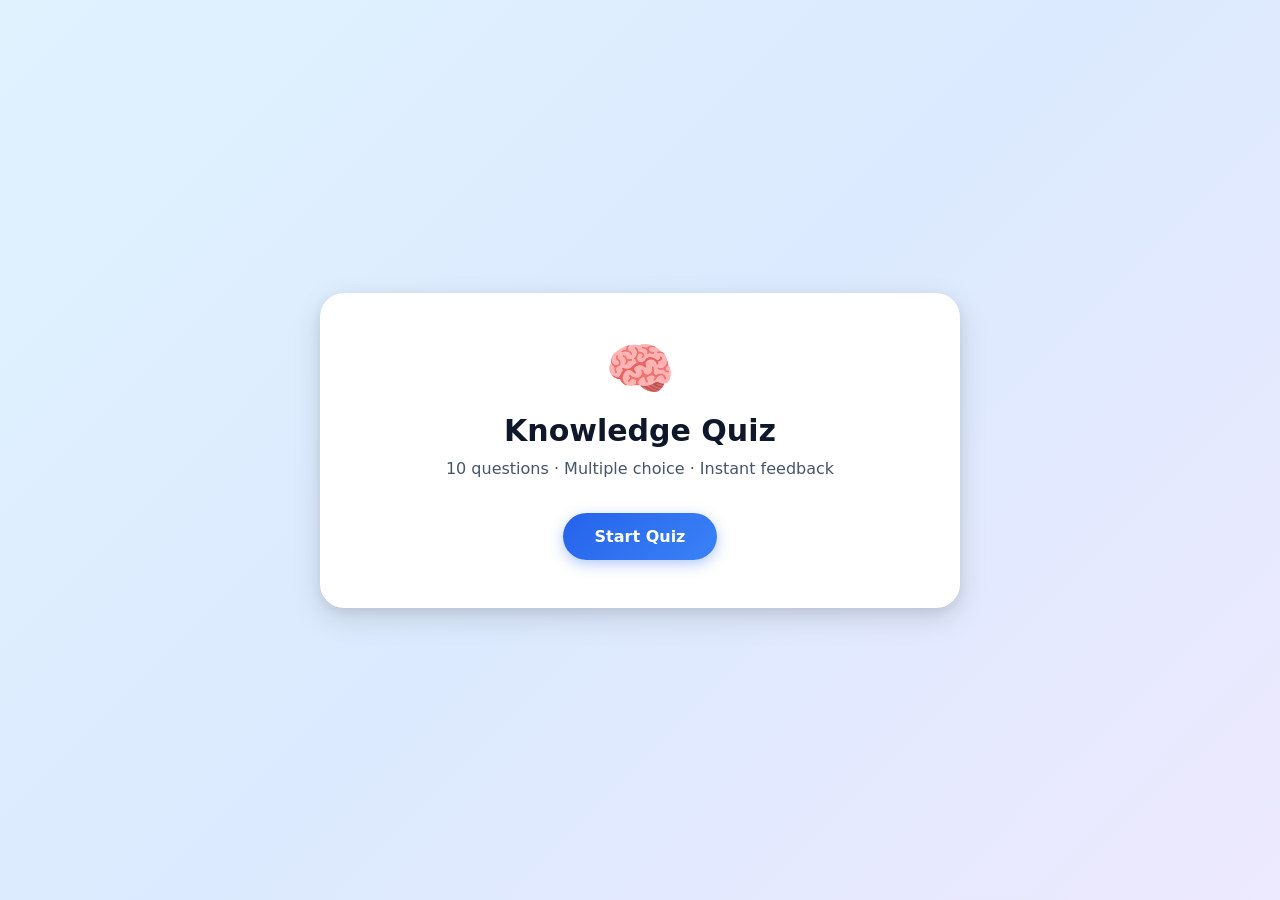
==== src/index.html @ 74baae7b ""Developed Quiz App with Dom refrences and handlig option logic"" ====
<html lang="en">
  <head>
    <meta charset="UTF-8" />
    <meta name="viewport" content="width=device-width, initial-scale=1.0" />
    <title>Interactive Quiz App</title>
    <link rel="stylesheet" href="style.css" />
  </head>
  <body>

    <!--  Outer wrapper centres the card on screen  -->
    <div class="quiz-wrapper">

      <!-- START SCREEN ,Shown first. Hidden once the quiz begins.-->
      <div id="start-screen" class="screen">
        <div class="screen__icon">&#x1F9E0;</div>
        <h1 class="screen__title">Knowledge Quiz</h1>
        <p class="screen__subtitle">10 questions &middot; Multiple choice &middot; Instant feedback</p>
        <button id="start-btn" class="btn btn--primary">Start Quiz</button>
      </div>

      <!-- QUIZ SCREEN ,The active quiz view. Hidden on start/results screens. -->
    
      <div id="quiz-screen" class="screen screen--hidden">

        <!-- Top bar: question counter + score -->
        <header class="quiz-header">
          <span id="question-counter" class="quiz-header__counter">Question 1 of 10</span>
          <span id="score-display"    class="quiz-header__score">Score: 0</span>
        </header>

        <!-- Progress bar -->
        <div class="progress-bar" role="progressbar" aria-valuemin="0" aria-valuemax="100">
          <div id="progress-fill" class="progress-bar__fill"></div>
        </div>

        <!-- Question text -->
        <h2 id="question-text" class="question-text"></h2>

        <!-- Answer options — JS will populate these buttons -->
        <div id="options-grid" class="options-grid">
          <!-- Four <button class="option-btn"> elements injected by JS -->
        </div>

        <!-- Feedback banner (correct / incorrect) -->
        <div id="feedback" class="feedback feedback--hidden">
          <span id="feedback-icon"  class="feedback__icon"></span>
          <span id="feedback-text"  class="feedback__text"></span>
        </div>

        <!-- Next Question button — disabled until an answer is chosen -->
        <button id="next-btn" class="btn btn--primary btn--next" disabled>
          Next Question
        </button>

      </div>

      <!-- ══ RESULTS SCREEN, Shown after the last question is answered and Next is clicked.-->
      <div id="results-screen" class="screen screen--hidden">
        <div id="results-icon"    class="screen__icon"></div>
        <h1 class="screen__title">Quiz Complete!</h1>
        <p id="results-summary"  class="results__summary"></p>
        <div class="results__score-card">
          <span id="results-score" class="results__big-score"></span>
          <span class="results__label">out of 10</span>
        </div>
        <p id="results-message"  class="results__message"></p>
        <button id="restart-btn" class="btn btn--primary">Restart Quiz</button>
      </div>

    </div><!-- /.quiz-wrapper -->

    <script defer src="script.js"></script>
  </body>
</html>
---- src/style.css ----
*, *::before, *::after {
    box-sizing: border-box;
    margin: 0;
    padding: 0;
  }
  
  /* ── Design tokens ─────────────────────────────────────────────────────── */
  :root {
    /* Primary */
    --color-primary-50:  #eff6ff;
    --color-primary-100: #dbeafe;
    --color-primary-500: #3b82f6;
    --color-primary-600: #2563eb;
    --color-primary-700: #1d4ed8;
  
    /* Neutral */
    --color-neutral-0:   #ffffff;
    --color-neutral-50:  #f8fafc;
    --color-neutral-100: #f1f5f9;
    --color-neutral-200: #e2e8f0;
    --color-neutral-400: #94a3b8;
    --color-neutral-600: #475569;
    --color-neutral-700: #334155;
    --color-neutral-900: #0f172a;
  
    /* Success */
    --color-success-50:  #f0fdf4;
    --color-success-200: #bbf7d0;
    --color-success-500: #22c55e;
    --color-success-600: #16a34a;
    --color-success-700: #15803d;
  
    /* Error */
    --color-error-50:    #fef2f2;
    --color-error-200:   #fecaca;
    --color-error-500:   #ef4444;
    --color-error-600:   #dc2626;
    --color-error-700:   #b91c1c;
  
    /* Warning */
    --color-warning-50:  #fffbeb;
    --color-warning-500: #f59e0b;
    --color-warning-600: #d97706;
  
    /* Accent */
    --color-accent-500:  #06b6d4;
    --color-accent-600:  #0891b2;
  
    /* Spacing (8px grid) */
    --space-1: 8px;
    --space-2: 16px;
    --space-3: 24px;
    --space-4: 32px;
    --space-5: 40px;
    --space-6: 48px;
  
    /* Typography */
    --font-sans: 'Segoe UI', system-ui, -apple-system, sans-serif;
    --text-sm:   0.875rem;
    --text-base: 1rem;
    --text-lg:   1.125rem;
    --text-xl:   1.25rem;
    --text-2xl:  1.5rem;
    --text-3xl:  1.875rem;
    --text-5xl:  3rem;
  
    /* Radii */
    --radius-sm:  6px;
    --radius-md:  12px;
    --radius-lg:  16px;
    --radius-xl:  24px;
    --radius-full: 9999px;
  
    /* Shadows */
    --shadow-sm: 0 1px 3px rgba(0,0,0,.08), 0 1px 2px rgba(0,0,0,.05);
    --shadow-md: 0 4px 12px rgba(0,0,0,.10), 0 2px 6px rgba(0,0,0,.06);
    --shadow-lg: 0 10px 30px rgba(0,0,0,.12), 0 4px 12px rgba(0,0,0,.07);
  
    /* Transitions */
    --transition-fast: 150ms ease;
    --transition-base: 250ms ease;
    --transition-slow: 400ms ease;
  }
  
  /* ── Page chrome ───────────────────────────────────────────────────────── */
  html { font-size: 16px; }
  
  body {
    font-family: var(--font-sans);
    font-weight: 400;
    line-height: 1.5;
    color: var(--color-neutral-900);
    background: linear-gradient(135deg, #e0f2fe 0%, #dbeafe 50%, #ede9fe 100%);
    min-height: 100vh;
    display: flex;
    align-items: center;
    justify-content: center;
    padding: var(--space-3);
  }
  
  /* ── Card wrapper ──────────────────────────────────────────────────────── */
  .quiz-wrapper {
    width: 100%;
    max-width: 640px;
  }
  
  /* ── Screens ───────────────────────────────────────────────────────────── */
  .screen {
    background: var(--color-neutral-0);
    border-radius: var(--radius-xl);
    box-shadow: var(--shadow-lg);
    padding: var(--space-6) var(--space-5);
    text-align: center;
    animation: fadeSlideIn var(--transition-slow) both;
  }
  
  .screen--hidden {
    display: none !important;
  }
  
  @keyframes fadeSlideIn {
    from { opacity: 0; transform: translateY(16px); }
    to   { opacity: 1; transform: translateY(0); }
  }
  
  /* ── Start screen ──────────────────────────────────────────────────────── */
  .screen__icon {
    font-size: 3.5rem;
    line-height: 1;
    margin-bottom: var(--space-2);
  }
  
  .screen__title {
    font-size: var(--text-3xl);
    font-weight: 700;
    color: var(--color-neutral-900);
    line-height: 1.2;
    margin-bottom: var(--space-1);
  }
  
  .screen__subtitle {
    font-size: var(--text-base);
    color: var(--color-neutral-600);
    margin-bottom: var(--space-4);
  }
  
  /* ── Quiz header ───────────────────────────────────────────────────────── */
  .quiz-header {
    display: flex;
    justify-content: space-between;
    align-items: center;
    margin-bottom: var(--space-2);
  }
  
  .quiz-header__counter {
    font-size: var(--text-sm);
    font-weight: 600;
    color: var(--color-neutral-600);
    text-transform: uppercase;
    letter-spacing: .05em;
  }
  
  .quiz-header__score {
    font-size: var(--text-sm);
    font-weight: 700;
    color: var(--color-primary-600);
    background: var(--color-primary-50);
    padding: 4px 12px;
    border-radius: var(--radius-full);
  }
  
  /* ── Progress bar ──────────────────────────────────────────────────────── */
  .progress-bar {
    width: 100%;
    height: 8px;
    background: var(--color-neutral-200);
    border-radius: var(--radius-full);
    overflow: hidden;
    margin-bottom: var(--space-3);
  }
  
  .progress-bar__fill {
    height: 100%;
    width: 0%;
    background: linear-gradient(90deg, var(--color-primary-500), var(--color-accent-500));
    border-radius: var(--radius-full);
    transition: width var(--transition-slow);
  }
  
  /* ── Question text ─────────────────────────────────────────────────────── */
  .question-text {
    font-size: var(--text-xl);
    font-weight: 600;
    color: var(--color-neutral-900);
    line-height: 1.4;
    margin-bottom: var(--space-3);
    min-height: 3.5em;
    display: flex;
    align-items: center;
    justify-content: center;
    text-align: center;
  }
  
  /* ── Options grid ──────────────────────────────────────────────────────── */
  .options-grid {
    display: grid;
    grid-template-columns: 1fr 1fr;
    gap: var(--space-2);
    margin-bottom: var(--space-3);
  }
  
  .option-btn {
    position: relative;
    padding: var(--space-2);
    background: var(--color-neutral-50);
    border: 2px solid var(--color-neutral-200);
    border-radius: var(--radius-md);
    font-family: var(--font-sans);
    font-size: var(--text-base);
    font-weight: 500;
    color: var(--color-neutral-700);
    cursor: pointer;
    text-align: left;
    line-height: 1.4;
    transition:
      background var(--transition-fast),
      border-color var(--transition-fast),
      color var(--transition-fast),
      transform var(--transition-fast),
      box-shadow var(--transition-fast);
  }
  
  .option-btn:hover:not(:disabled) {
    background: var(--color-primary-50);
    border-color: var(--color-primary-500);
    color: var(--color-primary-700);
    transform: translateY(-2px);
    box-shadow: var(--shadow-md);
  }
  
  .option-btn:disabled {
    cursor: not-allowed;
  }
  
  /* Correct answer state */
  .option-btn--correct {
    background: var(--color-success-50) !important;
    border-color: var(--color-success-500) !important;
    color: var(--color-success-700) !important;
  }
  
  /* Wrong answer state */
  .option-btn--wrong {
    background: var(--color-error-50) !important;
    border-color: var(--color-error-500) !important;
    color: var(--color-error-700) !important;
  }
  
  /* Dimmed (other options after answering) */
  .option-btn--dimmed {
    opacity: .45;
  }
  
  /* Small letter label A/B/C/D */
  .option-btn::before {
    content: attr(data-label);
    display: inline-flex;
    align-items: center;
    justify-content: center;
    width: 24px;
    height: 24px;
    border-radius: var(--radius-sm);
    background: var(--color-neutral-200);
    color: var(--color-neutral-700);
    font-size: var(--text-sm);
    font-weight: 700;
    margin-right: 10px;
    flex-shrink: 0;
    vertical-align: middle;
    transition: background var(--transition-fast), color var(--transition-fast);
  }
  
  .option-btn {
    display: flex;
    align-items: center;
  }
  
  .option-btn--correct::before {
    background: var(--color-success-500);
    color: #fff;
  }
  
  .option-btn--wrong::before {
    background: var(--color-error-500);
    color: #fff;
  }
  
  /* ── Feedback banner ───────────────────────────────────────────────────── */
  .feedback {
    display: flex;
    align-items: center;
    justify-content: center;
    gap: var(--space-1);
    padding: 12px var(--space-2);
    border-radius: var(--radius-md);
    font-size: var(--text-base);
    font-weight: 600;
    margin-bottom: var(--space-2);
    animation: feedbackPop var(--transition-base) both;
  }
  
  .feedback--hidden {
    display: none !important;
  }
  
  .feedback--correct {
    background: var(--color-success-50);
    color: var(--color-success-700);
    border: 1.5px solid var(--color-success-200);
  }
  
  .feedback--wrong {
    background: var(--color-error-50);
    color: var(--color-error-700);
    border: 1.5px solid var(--color-error-200);
  }
  
  .feedback__icon { font-size: 1.3rem; }
  
  @keyframes feedbackPop {
    from { opacity: 0; transform: scale(.94); }
    to   { opacity: 1; transform: scale(1); }
  }
  
  /* ── Buttons ───────────────────────────────────────────────────────────── */
  .btn {
    display: inline-flex;
    align-items: center;
    justify-content: center;
    gap: 8px;
    padding: 14px var(--space-4);
    border: none;
    border-radius: var(--radius-full);
    font-family: var(--font-sans);
    font-size: var(--text-base);
    font-weight: 600;
    cursor: pointer;
    transition:
      background var(--transition-fast),
      transform var(--transition-fast),
      box-shadow var(--transition-fast),
      opacity var(--transition-fast);
  }
  
  .btn--primary {
    background: linear-gradient(135deg, var(--color-primary-600), var(--color-primary-500));
    color: #fff;
    box-shadow: 0 4px 14px rgba(37, 99, 235, .35);
  }
  
  .btn--primary:hover:not(:disabled) {
    background: linear-gradient(135deg, var(--color-primary-700), var(--color-primary-600));
    transform: translateY(-2px);
    box-shadow: 0 6px 20px rgba(37, 99, 235, .45);
  }
  
  .btn--primary:active:not(:disabled) {
    transform: translateY(0);
  }
  
  .btn--primary:disabled {
    opacity: .45;
    cursor: not-allowed;
    box-shadow: none;
  }
  
  .btn--next {
    width: 100%;
    margin-top: var(--space-1);
  }
  
  /* ── Results screen ────────────────────────────────────────────────────── */
  .results__summary {
    font-size: var(--text-base);
    color: var(--color-neutral-600);
    margin-bottom: var(--space-3);
  }
  
  .results__score-card {
    display: inline-flex;
    flex-direction: column;
    align-items: center;
    background: linear-gradient(135deg, var(--color-primary-50), #e0f2fe);
    border: 2px solid var(--color-primary-100);
    border-radius: var(--radius-lg);
    padding: var(--space-3) var(--space-6);
    margin-bottom: var(--space-3);
  }
  
  .results__big-score {
    font-size: var(--text-5xl);
    font-weight: 800;
    color: var(--color-primary-600);
    line-height: 1;
  }
  
  .results__label {
    font-size: var(--text-sm);
    font-weight: 600;
    color: var(--color-neutral-400);
    text-transform: uppercase;
    letter-spacing: .08em;
  }
  
  .results__message {
    font-size: var(--text-lg);
    font-weight: 600;
    color: var(--color-neutral-700);
    margin-bottom: var(--space-4);
  }
  
  /* ── Responsive ────────────────────────────────────────────────────────── */
  @media (max-width: 480px) {
    .screen {
      padding: var(--space-4) var(--space-3);
    }
  
    .options-grid {
      grid-template-columns: 1fr;
    }
  
    .screen__title {
      font-size: var(--text-2xl);
    }
  
    .question-text {
      font-size: var(--text-lg);
    }
  }
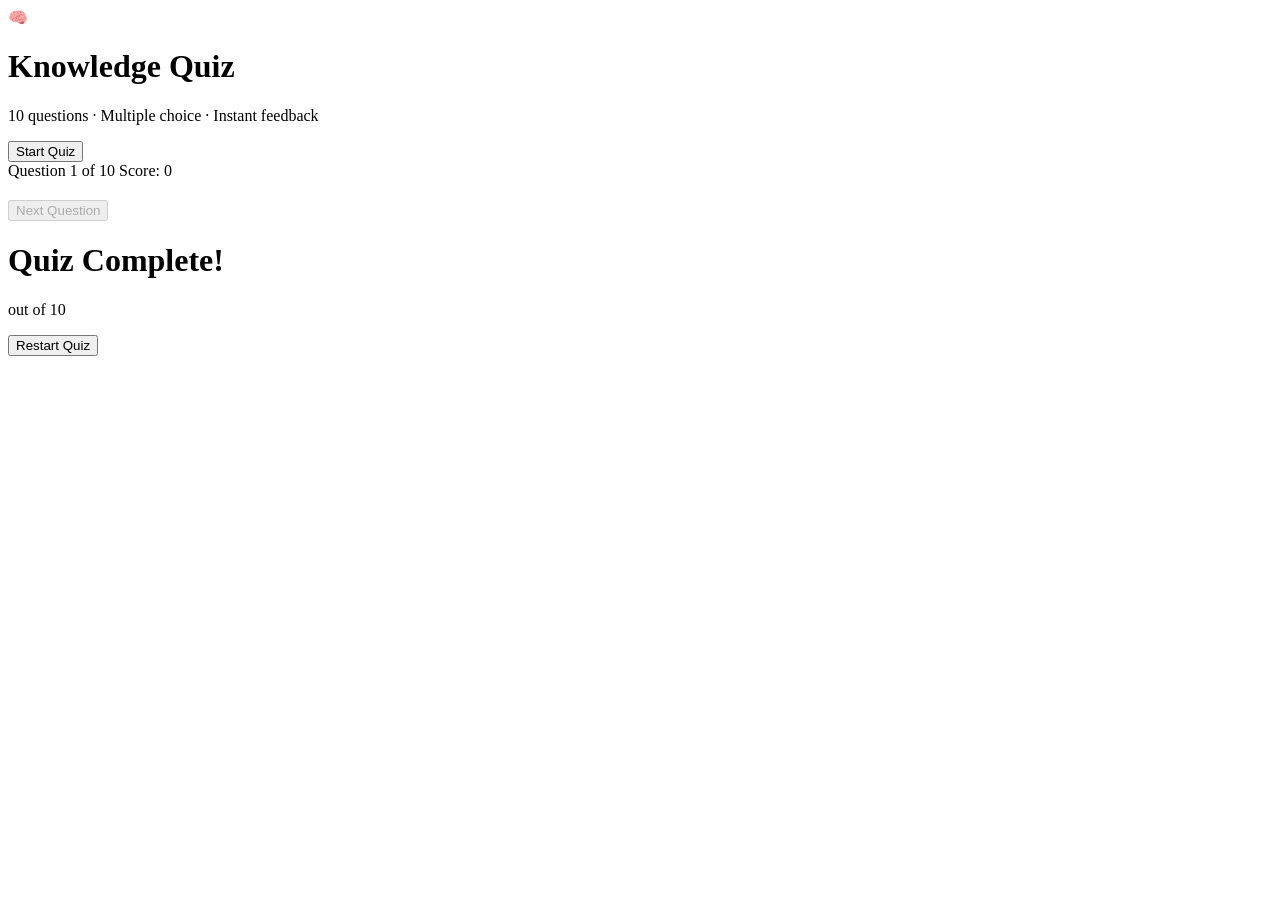
==== commit 67034af9: "fixed folder" ====
--- a/src/index.html
+++ b/src/index.html
@@ -3,7 +3,7 @@
     <meta charset="UTF-8" />
     <meta name="viewport" content="width=device-width, initial-scale=1.0" />
     <title>Interactive Quiz App</title>
-    <link rel="stylesheet" href="style.css" />
+    <link rel="stylesheet" href="./src/style.css" />
   </head>
   <body>
 
@@ -69,6 +69,6 @@
 
     </div><!-- /.quiz-wrapper -->
 
-    <script defer src="script.js"></script>
+    <script defer src="./src/script.js"></script>
   </body>
 </html>
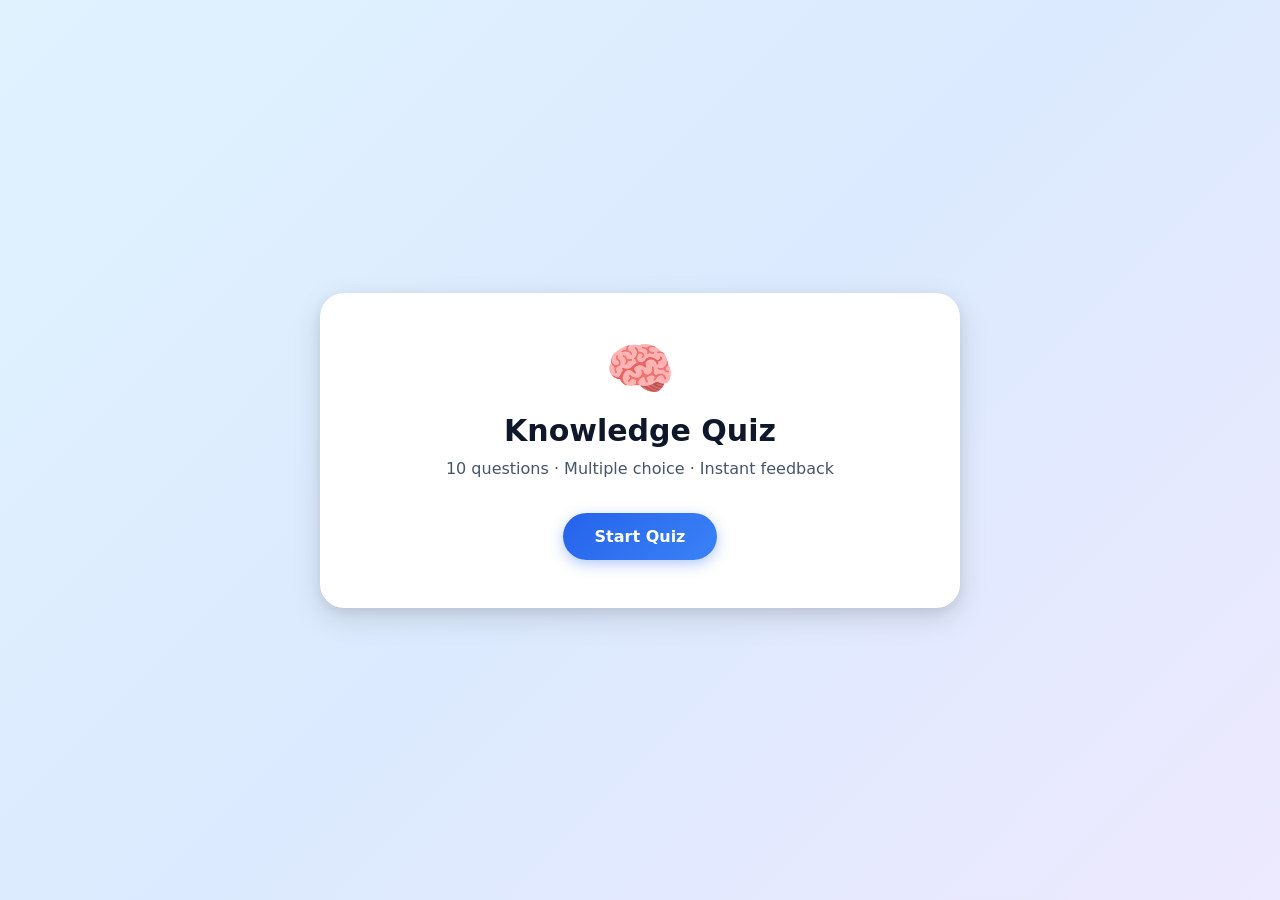
==== commit f4228612: "Update index.html" ====
--- a/src/index.html
+++ b/src/index.html
@@ -3,7 +3,7 @@
     <meta charset="UTF-8" />
     <meta name="viewport" content="width=device-width, initial-scale=1.0" />
     <title>Interactive Quiz App</title>
-    <link rel="stylesheet" href="./src/style.css" />
+    <link rel="stylesheet" href="style.css" />
   </head>
   <body>
 
@@ -69,6 +69,6 @@
 
     </div><!-- /.quiz-wrapper -->
 
-    <script defer src="./src/script.js"></script>
+    <script defer src="script.js"></script>
   </body>
 </html>
--- a/src/style.css
+++ b/src/style.css
@@ -0,0 +1,440 @@
+*, *::before, *::after {
+    box-sizing: border-box;
+    margin: 0;
+    padding: 0;
+  }
+  
+  /* ── Design tokens ─────────────────────────────────────────────────────── */
+  :root {
+    /* Primary */
+    --color-primary-50:  #eff6ff;
+    --color-primary-100: #dbeafe;
+    --color-primary-500: #3b82f6;
+    --color-primary-600: #2563eb;
+    --color-primary-700: #1d4ed8;
+  
+    /* Neutral */
+    --color-neutral-0:   #ffffff;
+    --color-neutral-50:  #f8fafc;
+    --color-neutral-100: #f1f5f9;
+    --color-neutral-200: #e2e8f0;
+    --color-neutral-400: #94a3b8;
+    --color-neutral-600: #475569;
+    --color-neutral-700: #334155;
+    --color-neutral-900: #0f172a;
+  
+    /* Success */
+    --color-success-50:  #f0fdf4;
+    --color-success-200: #bbf7d0;
+    --color-success-500: #22c55e;
+    --color-success-600: #16a34a;
+    --color-success-700: #15803d;
+  
+    /* Error */
+    --color-error-50:    #fef2f2;
+    --color-error-200:   #fecaca;
+    --color-error-500:   #ef4444;
+    --color-error-600:   #dc2626;
+    --color-error-700:   #b91c1c;
+  
+    /* Warning */
+    --color-warning-50:  #fffbeb;
+    --color-warning-500: #f59e0b;
+    --color-warning-600: #d97706;
+  
+    /* Accent */
+    --color-accent-500:  #06b6d4;
+    --color-accent-600:  #0891b2;
+  
+    /* Spacing (8px grid) */
+    --space-1: 8px;
+    --space-2: 16px;
+    --space-3: 24px;
+    --space-4: 32px;
+    --space-5: 40px;
+    --space-6: 48px;
+  
+    /* Typography */
+    --font-sans: 'Segoe UI', system-ui, -apple-system, sans-serif;
+    --text-sm:   0.875rem;
+    --text-base: 1rem;
+    --text-lg:   1.125rem;
+    --text-xl:   1.25rem;
+    --text-2xl:  1.5rem;
+    --text-3xl:  1.875rem;
+    --text-5xl:  3rem;
+  
+    /* Radii */
+    --radius-sm:  6px;
+    --radius-md:  12px;
+    --radius-lg:  16px;
+    --radius-xl:  24px;
+    --radius-full: 9999px;
+  
+    /* Shadows */
+    --shadow-sm: 0 1px 3px rgba(0,0,0,.08), 0 1px 2px rgba(0,0,0,.05);
+    --shadow-md: 0 4px 12px rgba(0,0,0,.10), 0 2px 6px rgba(0,0,0,.06);
+    --shadow-lg: 0 10px 30px rgba(0,0,0,.12), 0 4px 12px rgba(0,0,0,.07);
+  
+    /* Transitions */
+    --transition-fast: 150ms ease;
+    --transition-base: 250ms ease;
+    --transition-slow: 400ms ease;
+  }
+  
+  /* ── Page chrome ───────────────────────────────────────────────────────── */
+  html { font-size: 16px; }
+  
+  body {
+    font-family: var(--font-sans);
+    font-weight: 400;
+    line-height: 1.5;
+    color: var(--color-neutral-900);
+    background: linear-gradient(135deg, #e0f2fe 0%, #dbeafe 50%, #ede9fe 100%);
+    min-height: 100vh;
+    display: flex;
+    align-items: center;
+    justify-content: center;
+    padding: var(--space-3);
+  }
+  
+  /* ── Card wrapper ──────────────────────────────────────────────────────── */
+  .quiz-wrapper {
+    width: 100%;
+    max-width: 640px;
+  }
+  
+  /* ── Screens ───────────────────────────────────────────────────────────── */
+  .screen {
+    background: var(--color-neutral-0);
+    border-radius: var(--radius-xl);
+    box-shadow: var(--shadow-lg);
+    padding: var(--space-6) var(--space-5);
+    text-align: center;
+    animation: fadeSlideIn var(--transition-slow) both;
+  }
+  
+  .screen--hidden {
+    display: none !important;
+  }
+  
+  @keyframes fadeSlideIn {
+    from { opacity: 0; transform: translateY(16px); }
+    to   { opacity: 1; transform: translateY(0); }
+  }
+  
+  /* ── Start screen ──────────────────────────────────────────────────────── */
+  .screen__icon {
+    font-size: 3.5rem;
+    line-height: 1;
+    margin-bottom: var(--space-2);
+  }
+  
+  .screen__title {
+    font-size: var(--text-3xl);
+    font-weight: 700;
+    color: var(--color-neutral-900);
+    line-height: 1.2;
+    margin-bottom: var(--space-1);
+  }
+  
+  .screen__subtitle {
+    font-size: var(--text-base);
+    color: var(--color-neutral-600);
+    margin-bottom: var(--space-4);
+  }
+  
+  /* ── Quiz header ───────────────────────────────────────────────────────── */
+  .quiz-header {
+    display: flex;
+    justify-content: space-between;
+    align-items: center;
+    margin-bottom: var(--space-2);
+  }
+  
+  .quiz-header__counter {
+    font-size: var(--text-sm);
+    font-weight: 600;
+    color: var(--color-neutral-600);
+    text-transform: uppercase;
+    letter-spacing: .05em;
+  }
+  
+  .quiz-header__score {
+    font-size: var(--text-sm);
+    font-weight: 700;
+    color: var(--color-primary-600);
+    background: var(--color-primary-50);
+    padding: 4px 12px;
+    border-radius: var(--radius-full);
+  }
+  
+  /* ── Progress bar ──────────────────────────────────────────────────────── */
+  .progress-bar {
+    width: 100%;
+    height: 8px;
+    background: var(--color-neutral-200);
+    border-radius: var(--radius-full);
+    overflow: hidden;
+    margin-bottom: var(--space-3);
+  }
+  
+  .progress-bar__fill {
+    height: 100%;
+    width: 0%;
+    background: linear-gradient(90deg, var(--color-primary-500), var(--color-accent-500));
+    border-radius: var(--radius-full);
+    transition: width var(--transition-slow);
+  }
+  
+  /* ── Question text ─────────────────────────────────────────────────────── */
+  .question-text {
+    font-size: var(--text-xl);
+    font-weight: 600;
+    color: var(--color-neutral-900);
+    line-height: 1.4;
+    margin-bottom: var(--space-3);
+    min-height: 3.5em;
+    display: flex;
+    align-items: center;
+    justify-content: center;
+    text-align: center;
+  }
+  
+  /* ── Options grid ──────────────────────────────────────────────────────── */
+  .options-grid {
+    display: grid;
+    grid-template-columns: 1fr 1fr;
+    gap: var(--space-2);
+    margin-bottom: var(--space-3);
+  }
+  
+  .option-btn {
+    position: relative;
+    padding: var(--space-2);
+    background: var(--color-neutral-50);
+    border: 2px solid var(--color-neutral-200);
+    border-radius: var(--radius-md);
+    font-family: var(--font-sans);
+    font-size: var(--text-base);
+    font-weight: 500;
+    color: var(--color-neutral-700);
+    cursor: pointer;
+    text-align: left;
+    line-height: 1.4;
+    transition:
+      background var(--transition-fast),
+      border-color var(--transition-fast),
+      color var(--transition-fast),
+      transform var(--transition-fast),
+      box-shadow var(--transition-fast);
+  }
+  
+  .option-btn:hover:not(:disabled) {
+    background: var(--color-primary-50);
+    border-color: var(--color-primary-500);
+    color: var(--color-primary-700);
+    transform: translateY(-2px);
+    box-shadow: var(--shadow-md);
+  }
+  
+  .option-btn:disabled {
+    cursor: not-allowed;
+  }
+  
+  /* Correct answer state */
+  .option-btn--correct {
+    background: var(--color-success-50) !important;
+    border-color: var(--color-success-500) !important;
+    color: var(--color-success-700) !important;
+  }
+  
+  /* Wrong answer state */
+  .option-btn--wrong {
+    background: var(--color-error-50) !important;
+    border-color: var(--color-error-500) !important;
+    color: var(--color-error-700) !important;
+  }
+  
+  /* Dimmed (other options after answering) */
+  .option-btn--dimmed {
+    opacity: .45;
+  }
+  
+  /* Small letter label A/B/C/D */
+  .option-btn::before {
+    content: attr(data-label);
+    display: inline-flex;
+    align-items: center;
+    justify-content: center;
+    width: 24px;
+    height: 24px;
+    border-radius: var(--radius-sm);
+    background: var(--color-neutral-200);
+    color: var(--color-neutral-700);
+    font-size: var(--text-sm);
+    font-weight: 700;
+    margin-right: 10px;
+    flex-shrink: 0;
+    vertical-align: middle;
+    transition: background var(--transition-fast), color var(--transition-fast);
+  }
+  
+  .option-btn {
+    display: flex;
+    align-items: center;
+  }
+  
+  .option-btn--correct::before {
+    background: var(--color-success-500);
+    color: #fff;
+  }
+  
+  .option-btn--wrong::before {
+    background: var(--color-error-500);
+    color: #fff;
+  }
+  
+  /* ── Feedback banner ───────────────────────────────────────────────────── */
+  .feedback {
+    display: flex;
+    align-items: center;
+    justify-content: center;
+    gap: var(--space-1);
+    padding: 12px var(--space-2);
+    border-radius: var(--radius-md);
+    font-size: var(--text-base);
+    font-weight: 600;
+    margin-bottom: var(--space-2);
+    animation: feedbackPop var(--transition-base) both;
+  }
+  
+  .feedback--hidden {
+    display: none !important;
+  }
+  
+  .feedback--correct {
+    background: var(--color-success-50);
+    color: var(--color-success-700);
+    border: 1.5px solid var(--color-success-200);
+  }
+  
+  .feedback--wrong {
+    background: var(--color-error-50);
+    color: var(--color-error-700);
+    border: 1.5px solid var(--color-error-200);
+  }
+  
+  .feedback__icon { font-size: 1.3rem; }
+  
+  @keyframes feedbackPop {
+    from { opacity: 0; transform: scale(.94); }
+    to   { opacity: 1; transform: scale(1); }
+  }
+  
+  /* ── Buttons ───────────────────────────────────────────────────────────── */
+  .btn {
+    display: inline-flex;
+    align-items: center;
+    justify-content: center;
+    gap: 8px;
+    padding: 14px var(--space-4);
+    border: none;
+    border-radius: var(--radius-full);
+    font-family: var(--font-sans);
+    font-size: var(--text-base);
+    font-weight: 600;
+    cursor: pointer;
+    transition:
+      background var(--transition-fast),
+      transform var(--transition-fast),
+      box-shadow var(--transition-fast),
+      opacity var(--transition-fast);
+  }
+  
+  .btn--primary {
+    background: linear-gradient(135deg, var(--color-primary-600), var(--color-primary-500));
+    color: #fff;
+    box-shadow: 0 4px 14px rgba(37, 99, 235, .35);
+  }
+  
+  .btn--primary:hover:not(:disabled) {
+    background: linear-gradient(135deg, var(--color-primary-700), var(--color-primary-600));
+    transform: translateY(-2px);
+    box-shadow: 0 6px 20px rgba(37, 99, 235, .45);
+  }
+  
+  .btn--primary:active:not(:disabled) {
+    transform: translateY(0);
+  }
+  
+  .btn--primary:disabled {
+    opacity: .45;
+    cursor: not-allowed;
+    box-shadow: none;
+  }
+  
+  .btn--next {
+    width: 100%;
+    margin-top: var(--space-1);
+  }
+  
+  /* ── Results screen ────────────────────────────────────────────────────── */
+  .results__summary {
+    font-size: var(--text-base);
+    color: var(--color-neutral-600);
+    margin-bottom: var(--space-3);
+  }
+  
+  .results__score-card {
+    display: inline-flex;
+    flex-direction: column;
+    align-items: center;
+    background: linear-gradient(135deg, var(--color-primary-50), #e0f2fe);
+    border: 2px solid var(--color-primary-100);
+    border-radius: var(--radius-lg);
+    padding: var(--space-3) var(--space-6);
+    margin-bottom: var(--space-3);
+  }
+  
+  .results__big-score {
+    font-size: var(--text-5xl);
+    font-weight: 800;
+    color: var(--color-primary-600);
+    line-height: 1;
+  }
+  
+  .results__label {
+    font-size: var(--text-sm);
+    font-weight: 600;
+    color: var(--color-neutral-400);
+    text-transform: uppercase;
+    letter-spacing: .08em;
+  }
+  
+  .results__message {
+    font-size: var(--text-lg);
+    font-weight: 600;
+    color: var(--color-neutral-700);
+    margin-bottom: var(--space-4);
+  }
+  
+  /* ── Responsive ────────────────────────────────────────────────────────── */
+  @media (max-width: 480px) {
+    .screen {
+      padding: var(--space-4) var(--space-3);
+    }
+  
+    .options-grid {
+      grid-template-columns: 1fr;
+    }
+  
+    .screen__title {
+      font-size: var(--text-2xl);
+    }
+  
+    .question-text {
+      font-size: var(--text-lg);
+    }
+  }
+  
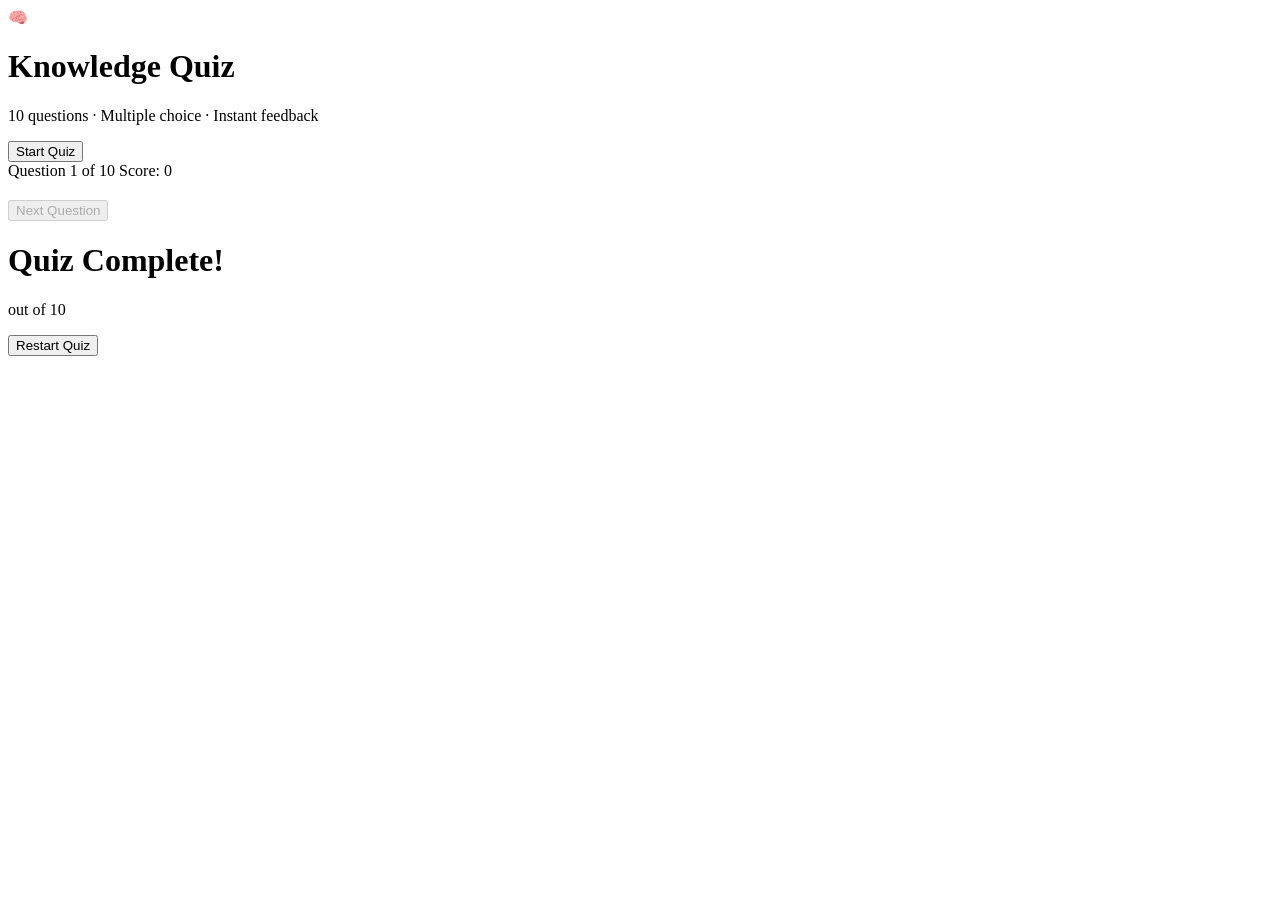
==== commit 3cb9adb6: "Add initial HTML structure for quiz app" ====
--- a/src/index.html
+++ b/src/index.html
@@ -3,7 +3,7 @@
     <meta charset="UTF-8" />
     <meta name="viewport" content="width=device-width, initial-scale=1.0" />
     <title>Interactive Quiz App</title>
-    <link rel="stylesheet" href="style.css" />
+    <link rel="stylesheet" href="./src/style.css" />
   </head>
   <body>
 
@@ -69,6 +69,6 @@
 
     </div><!-- /.quiz-wrapper -->
 
-    <script defer src="script.js"></script>
+    <script src="./src/script.js"></script>
   </body>
 </html>
